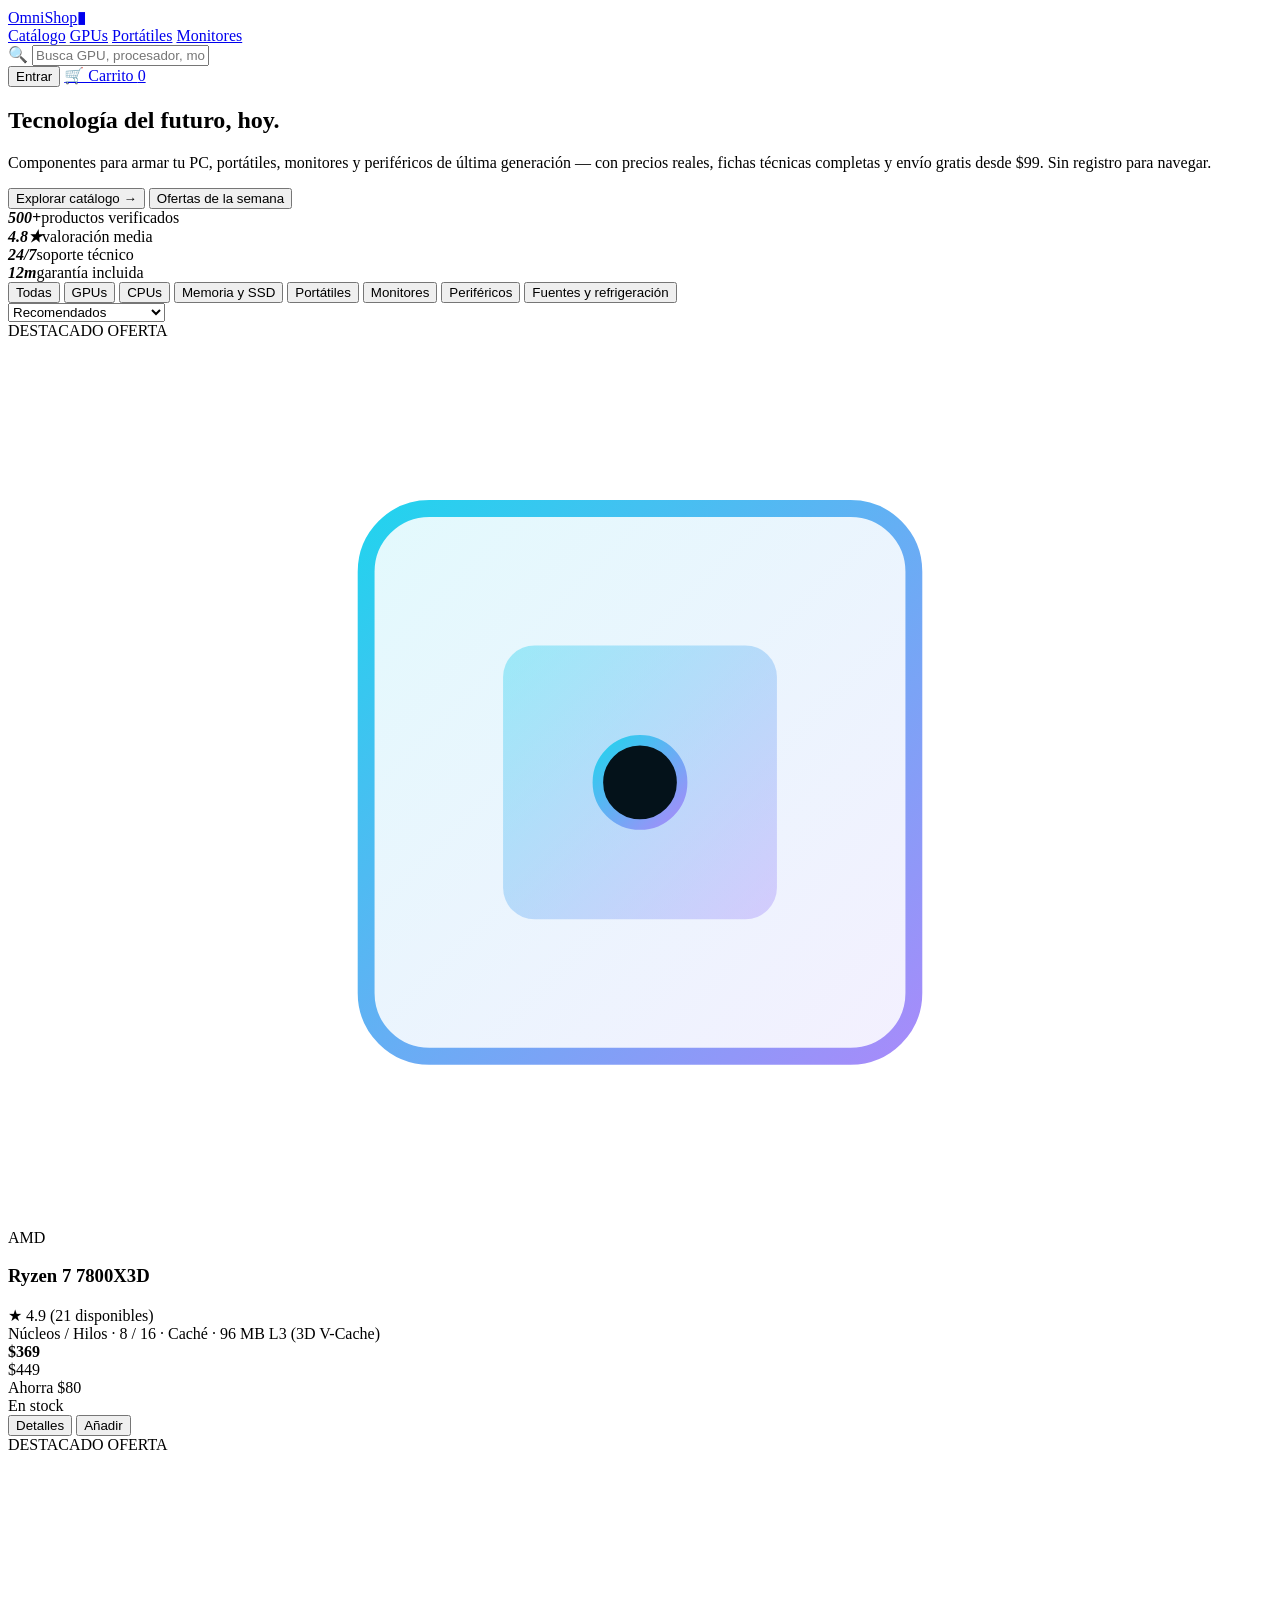
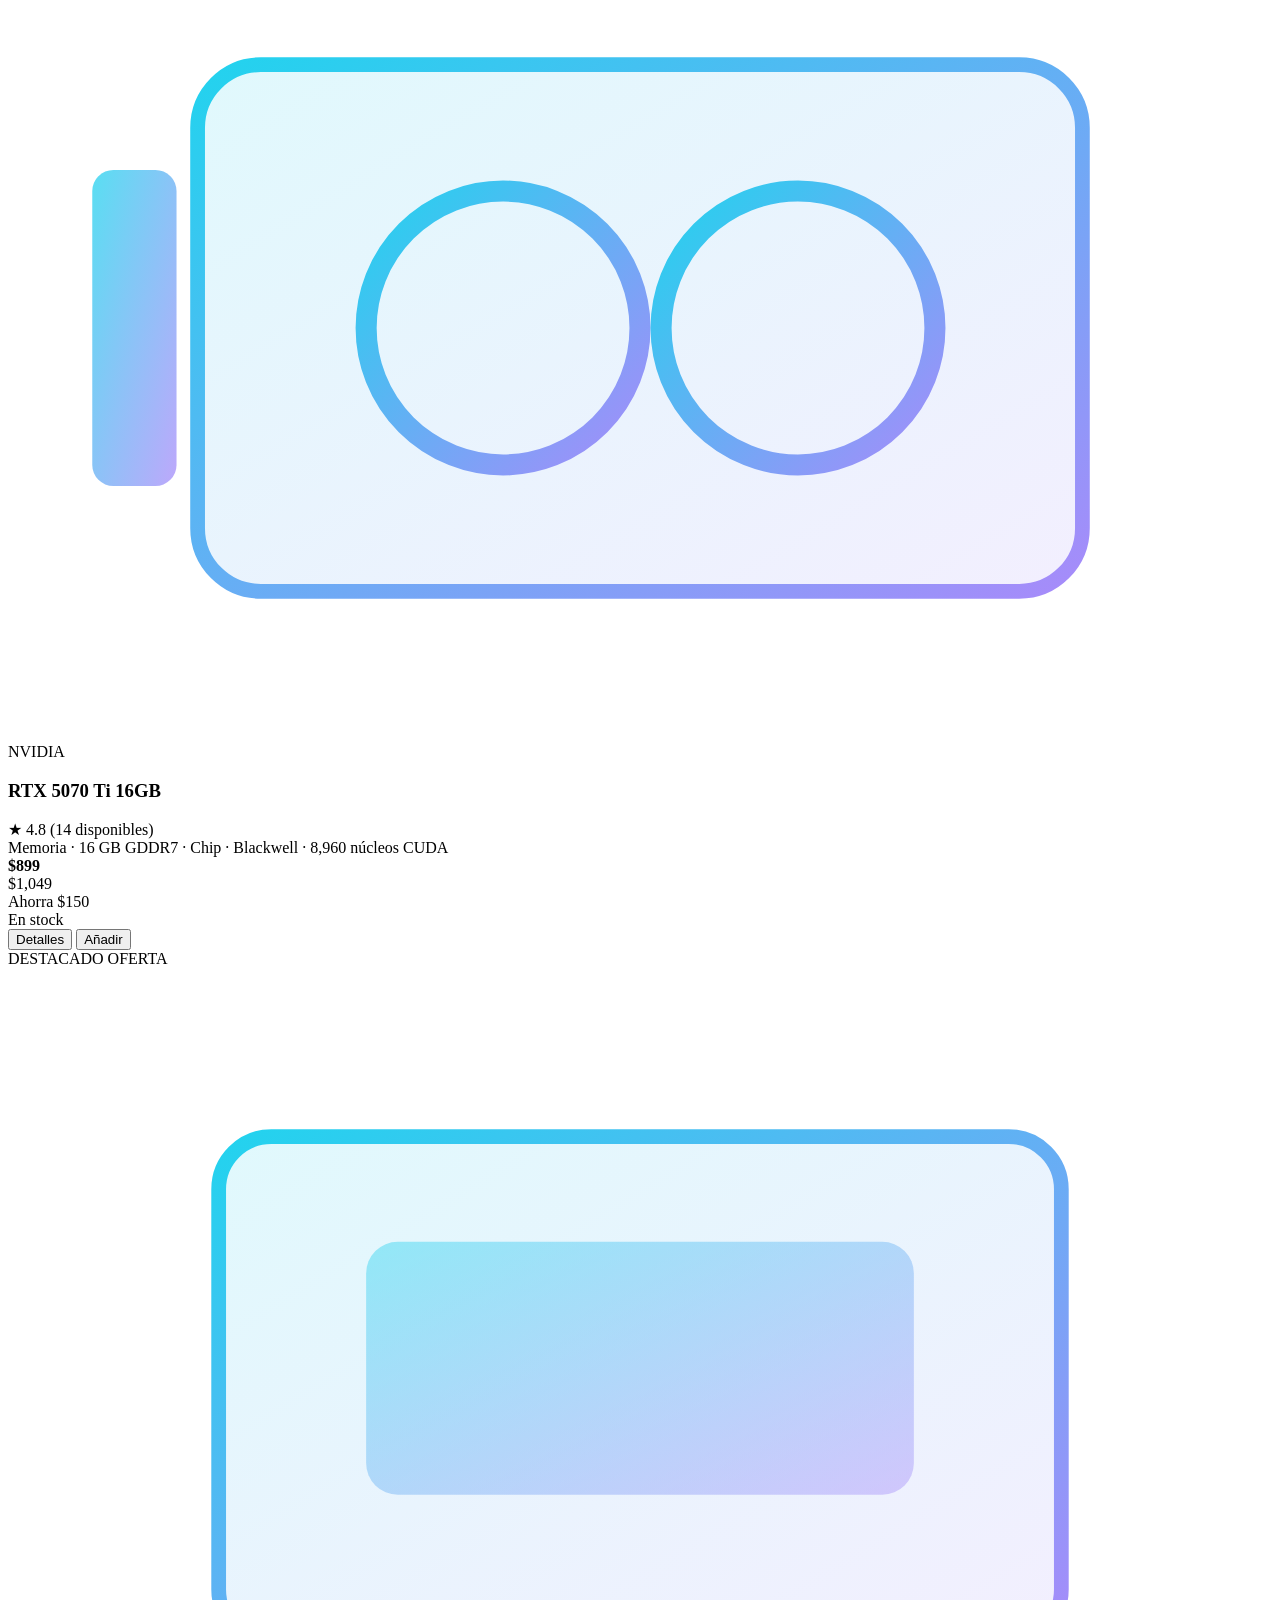
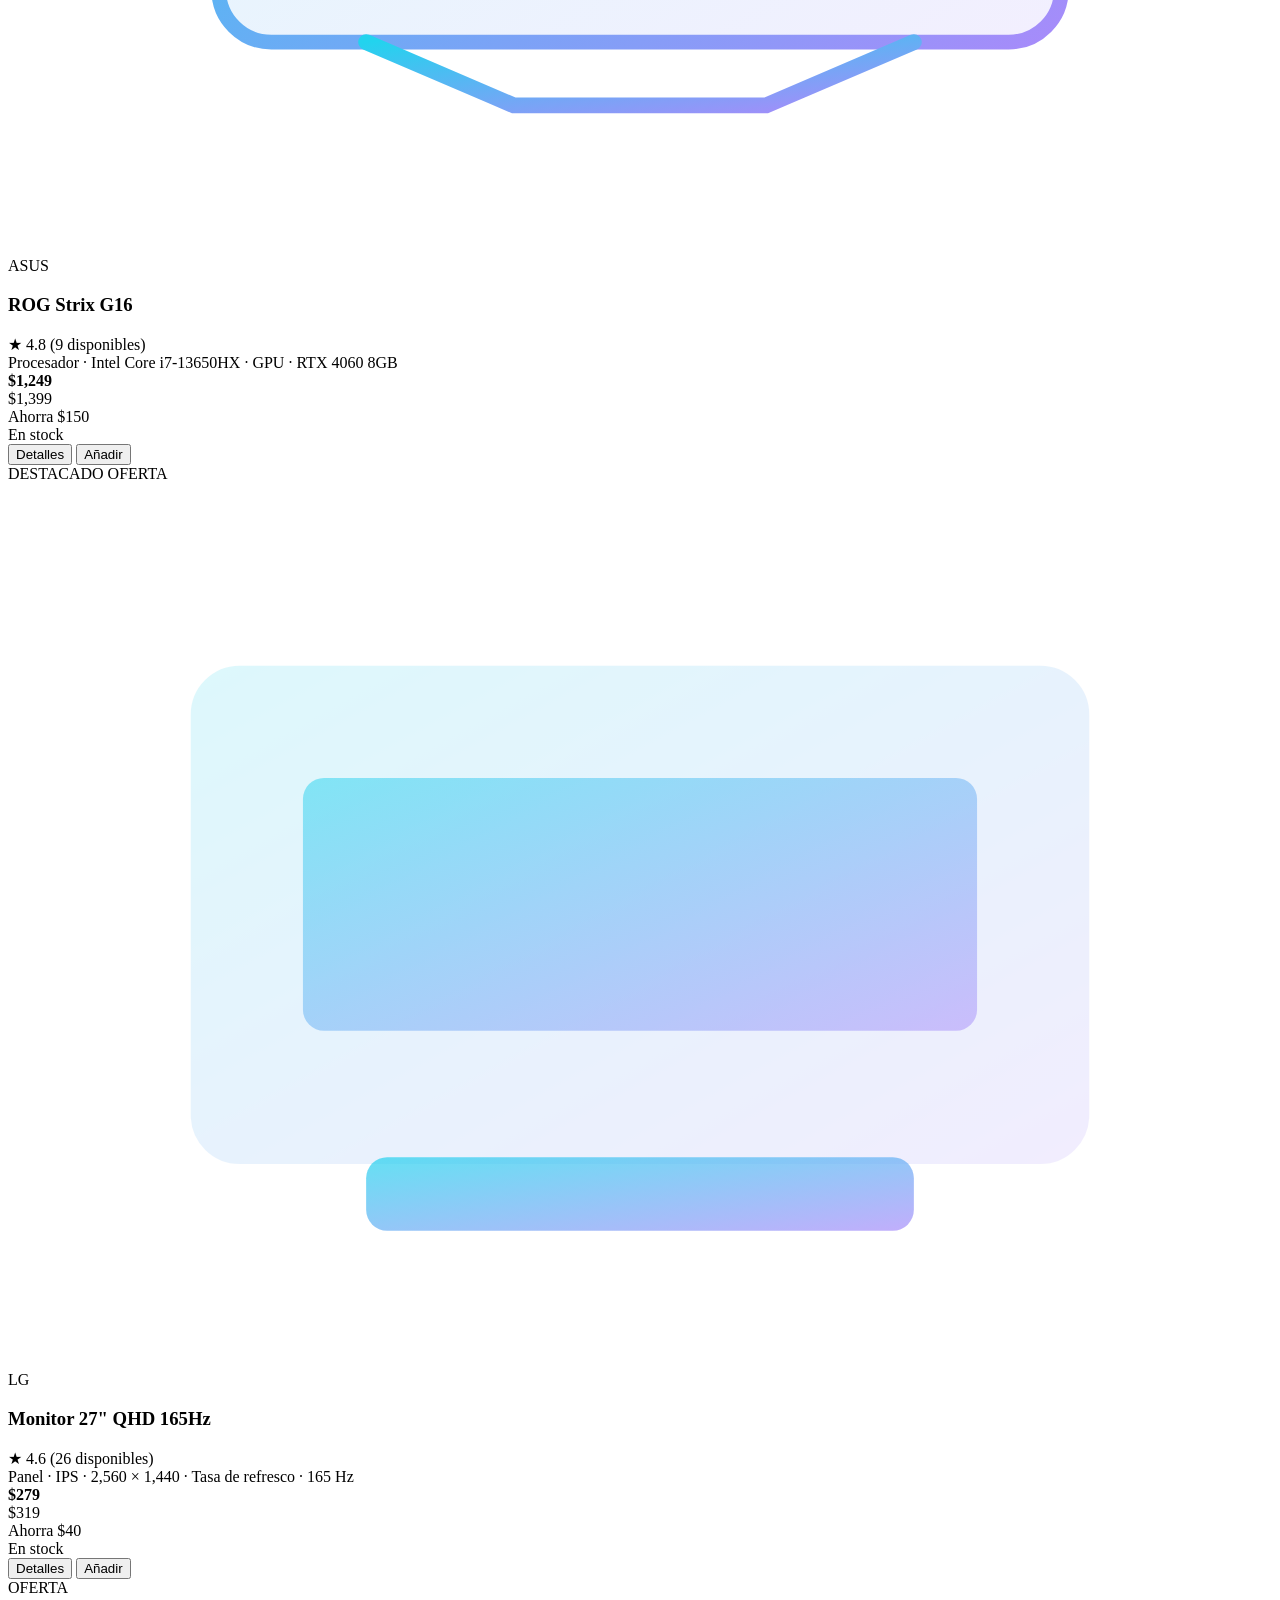
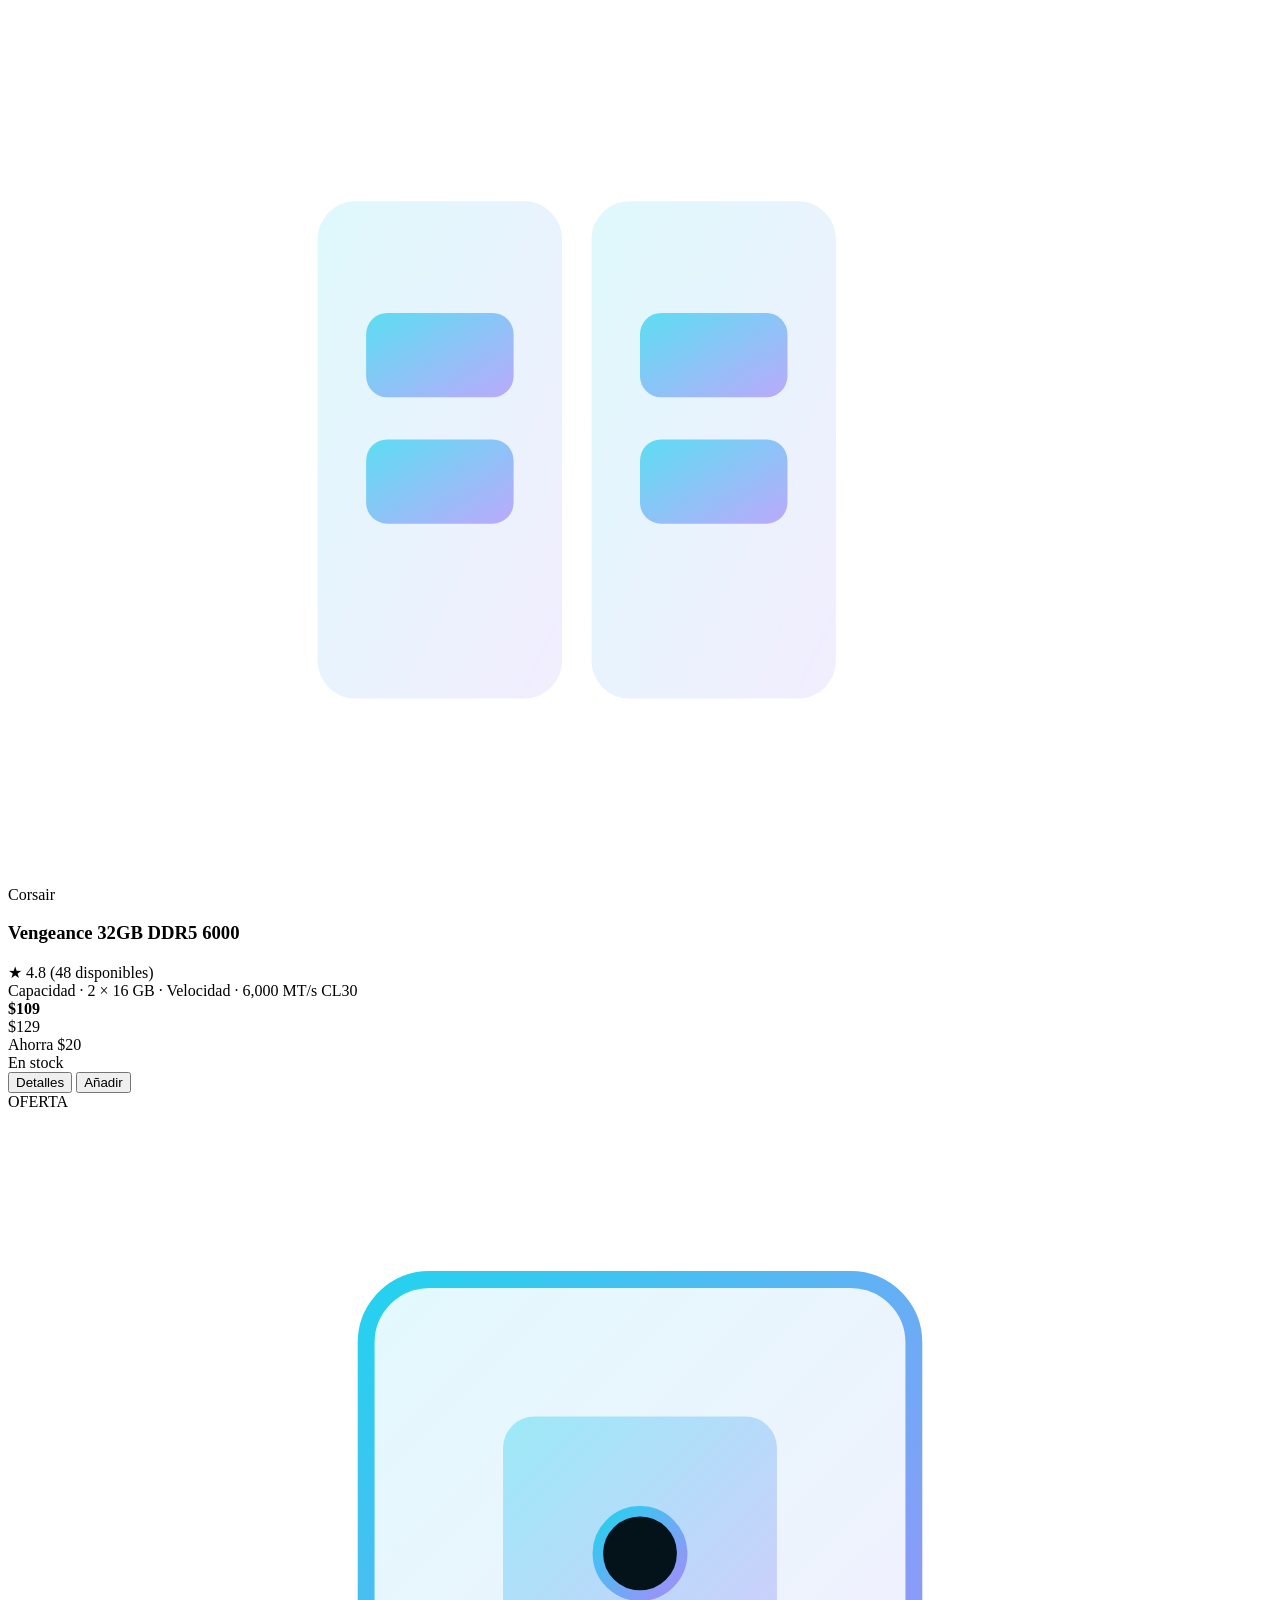
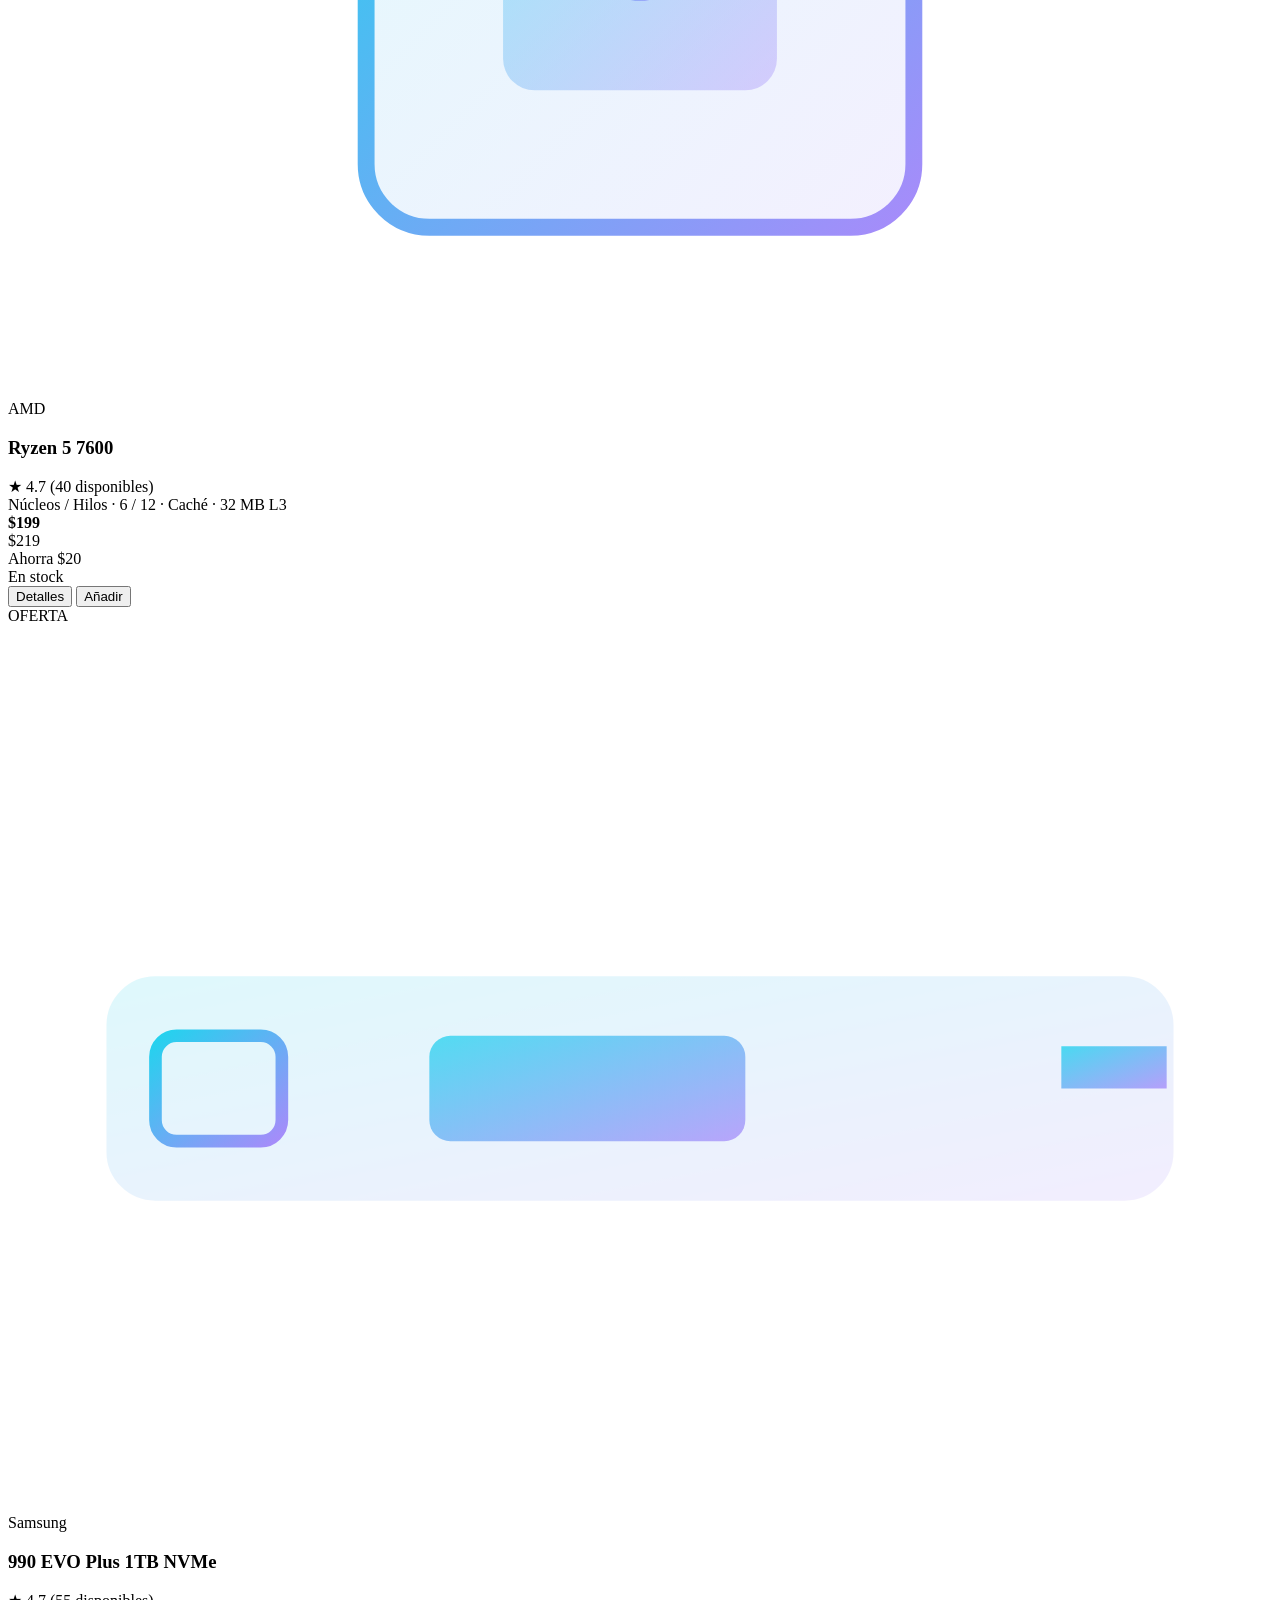
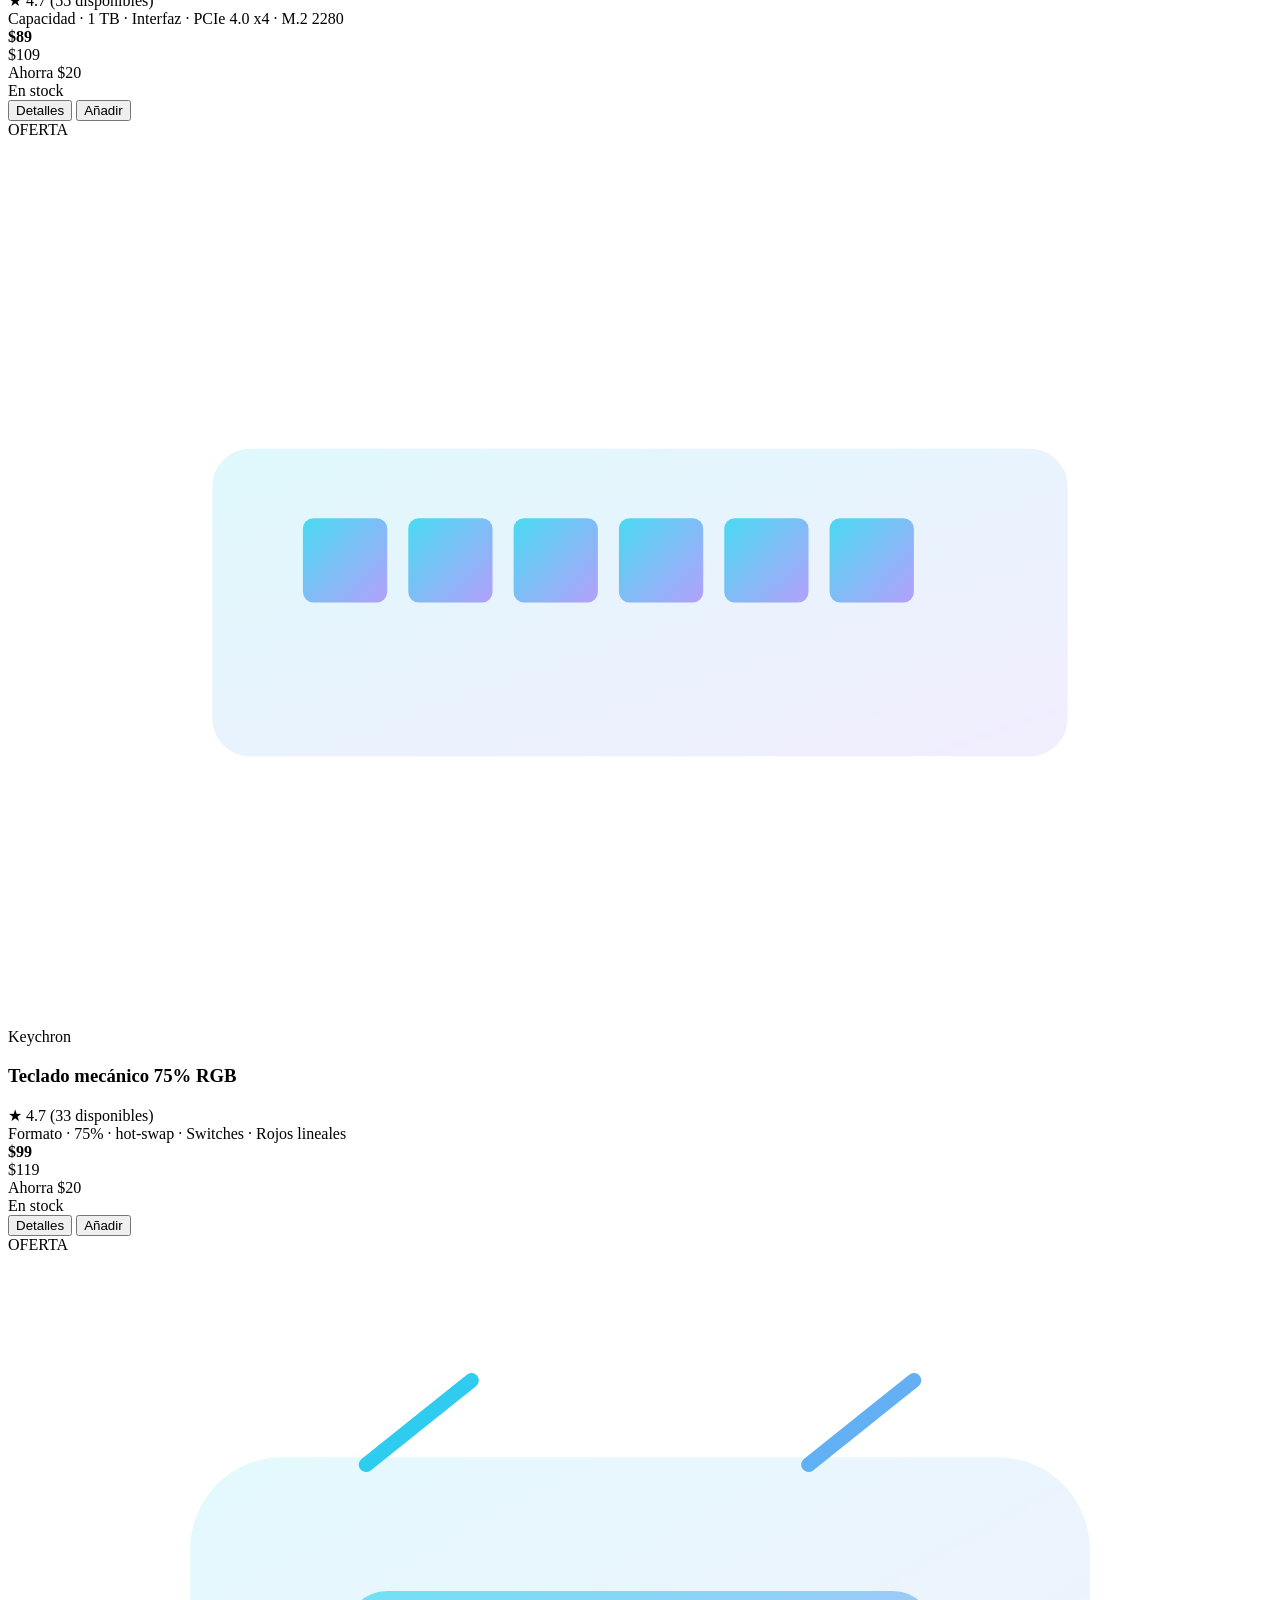
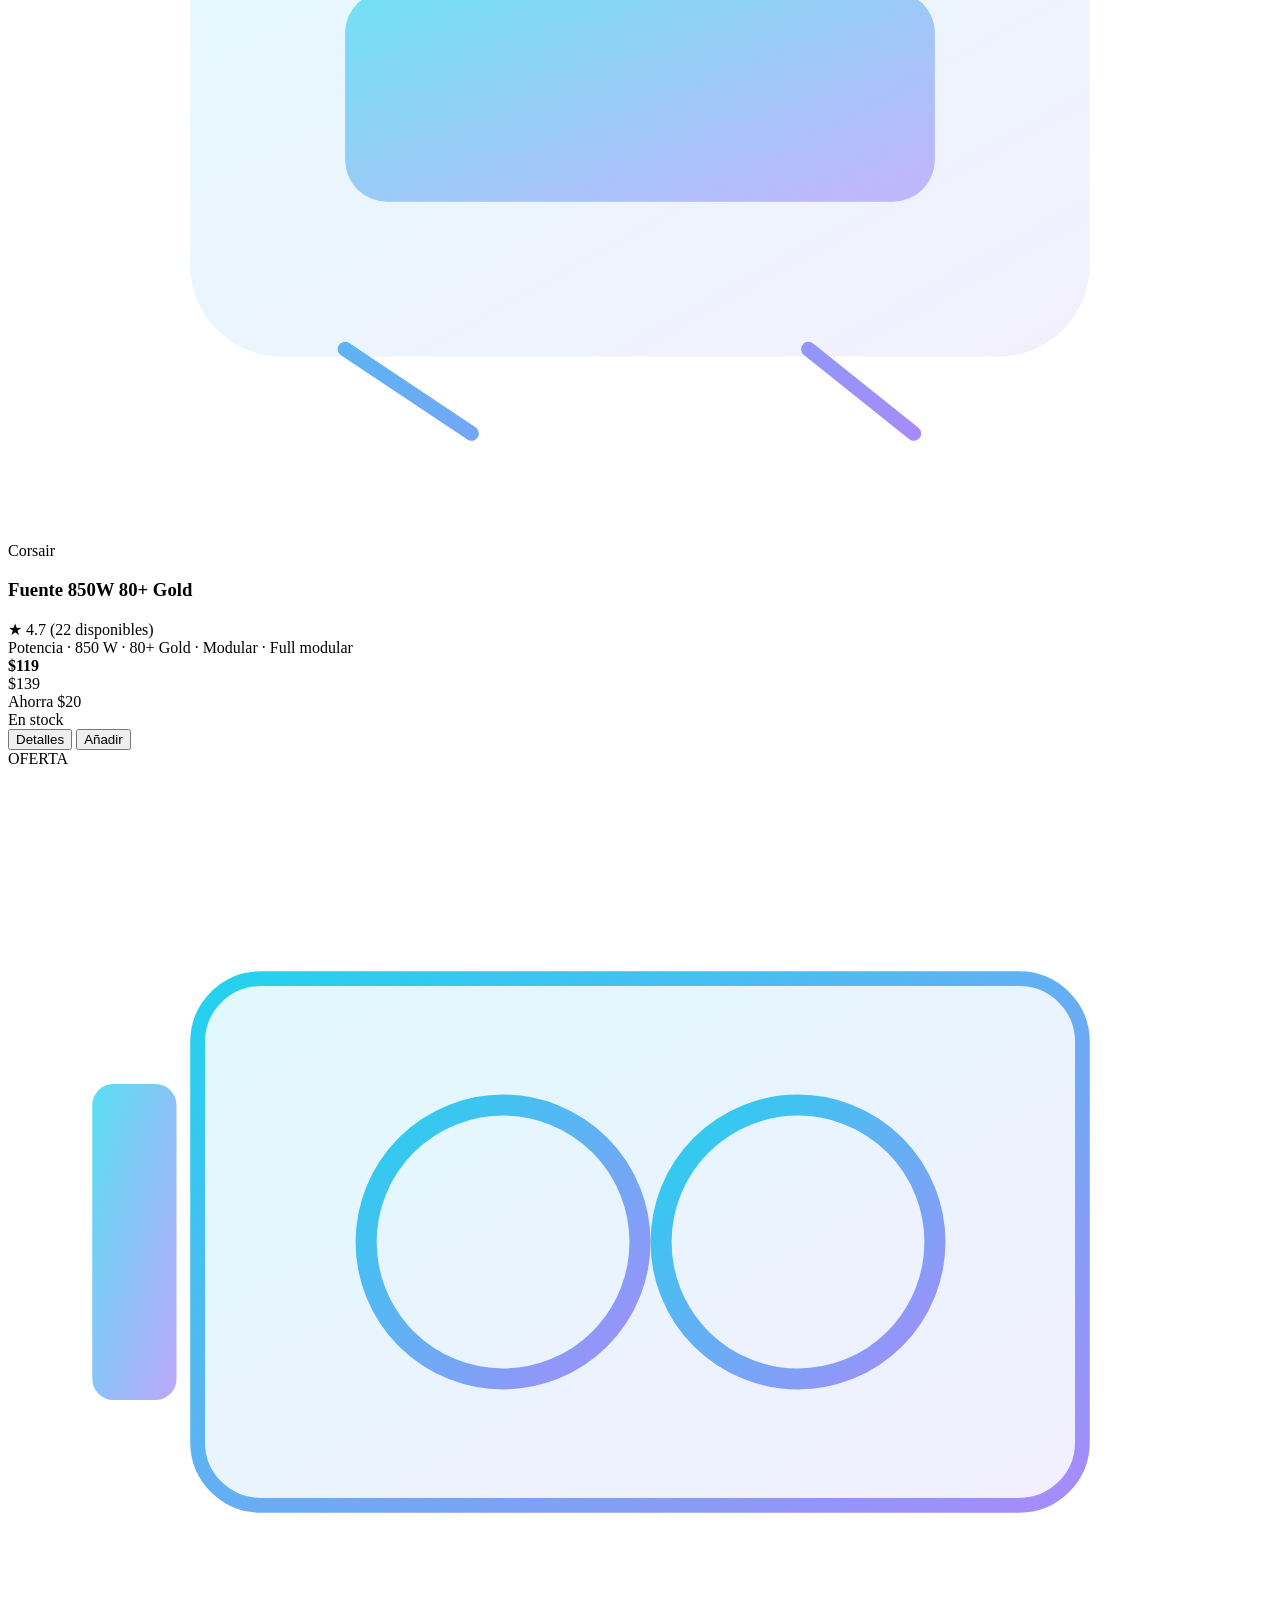
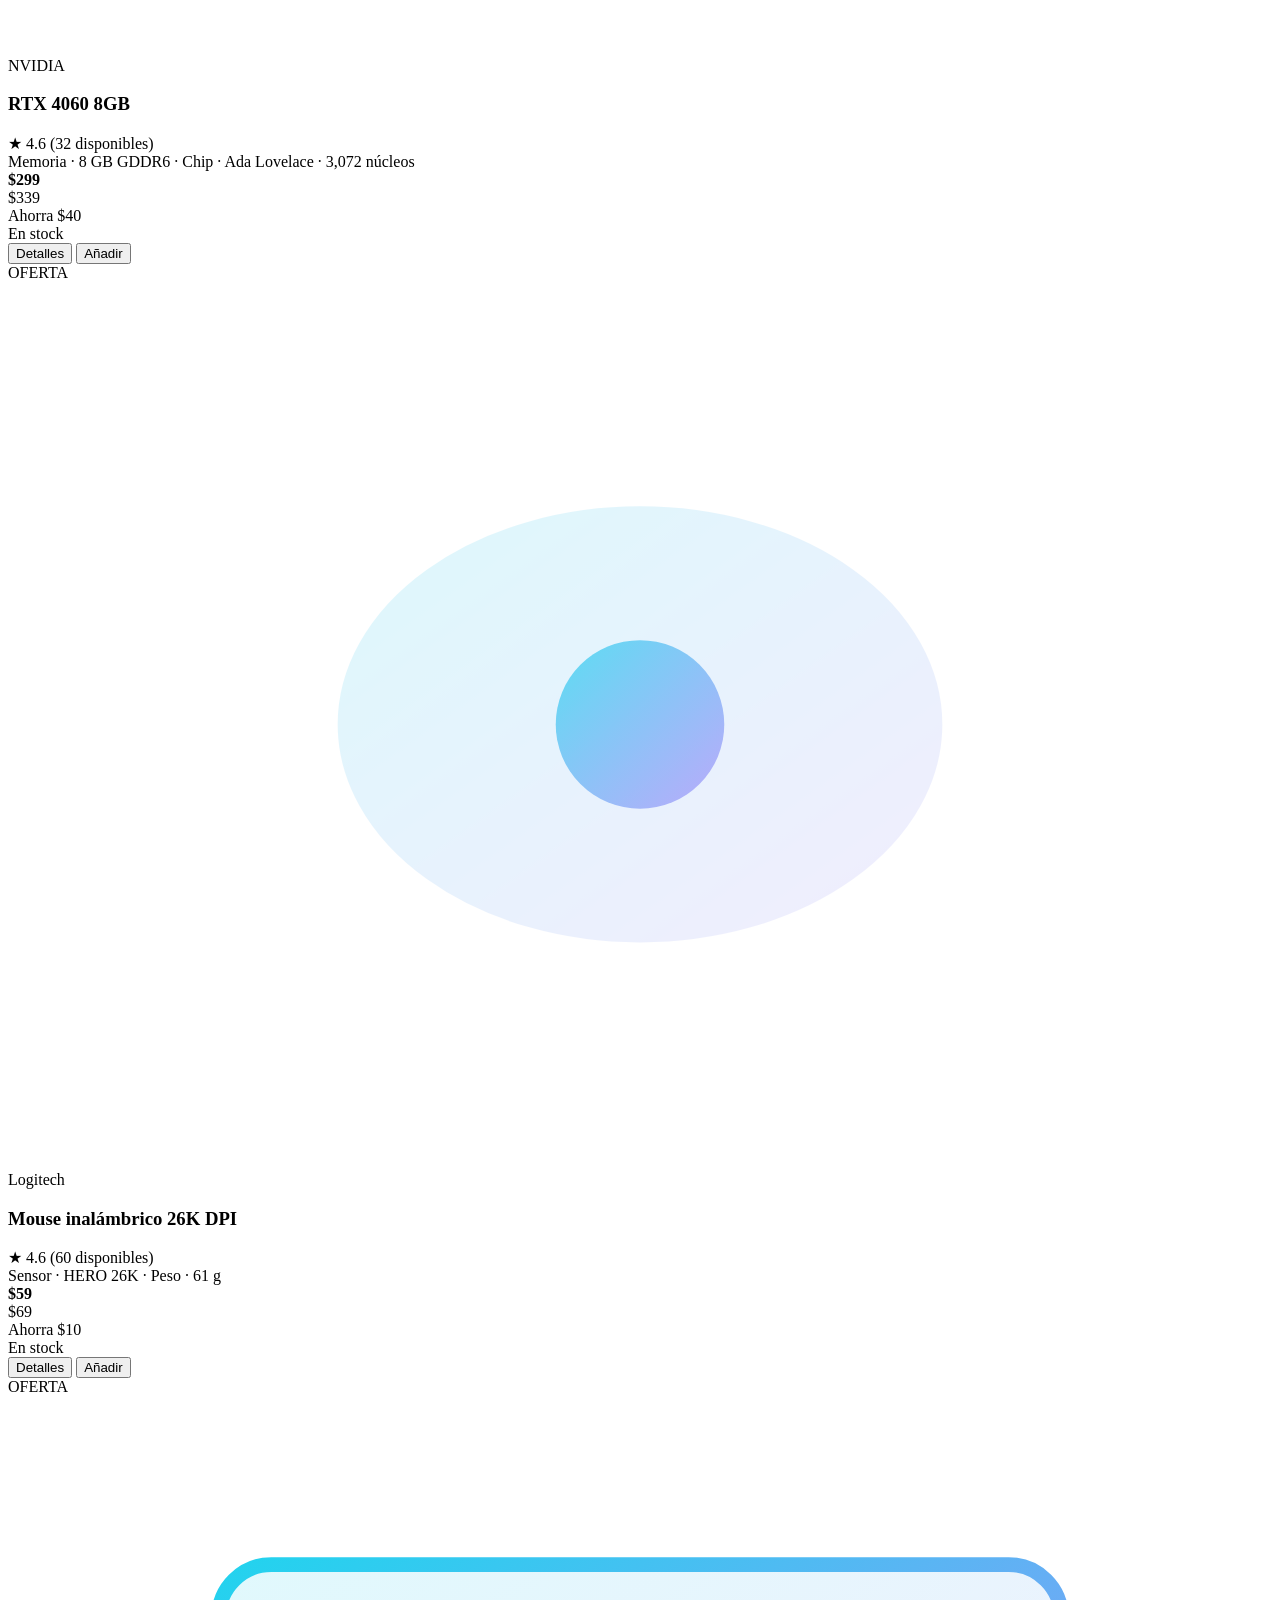
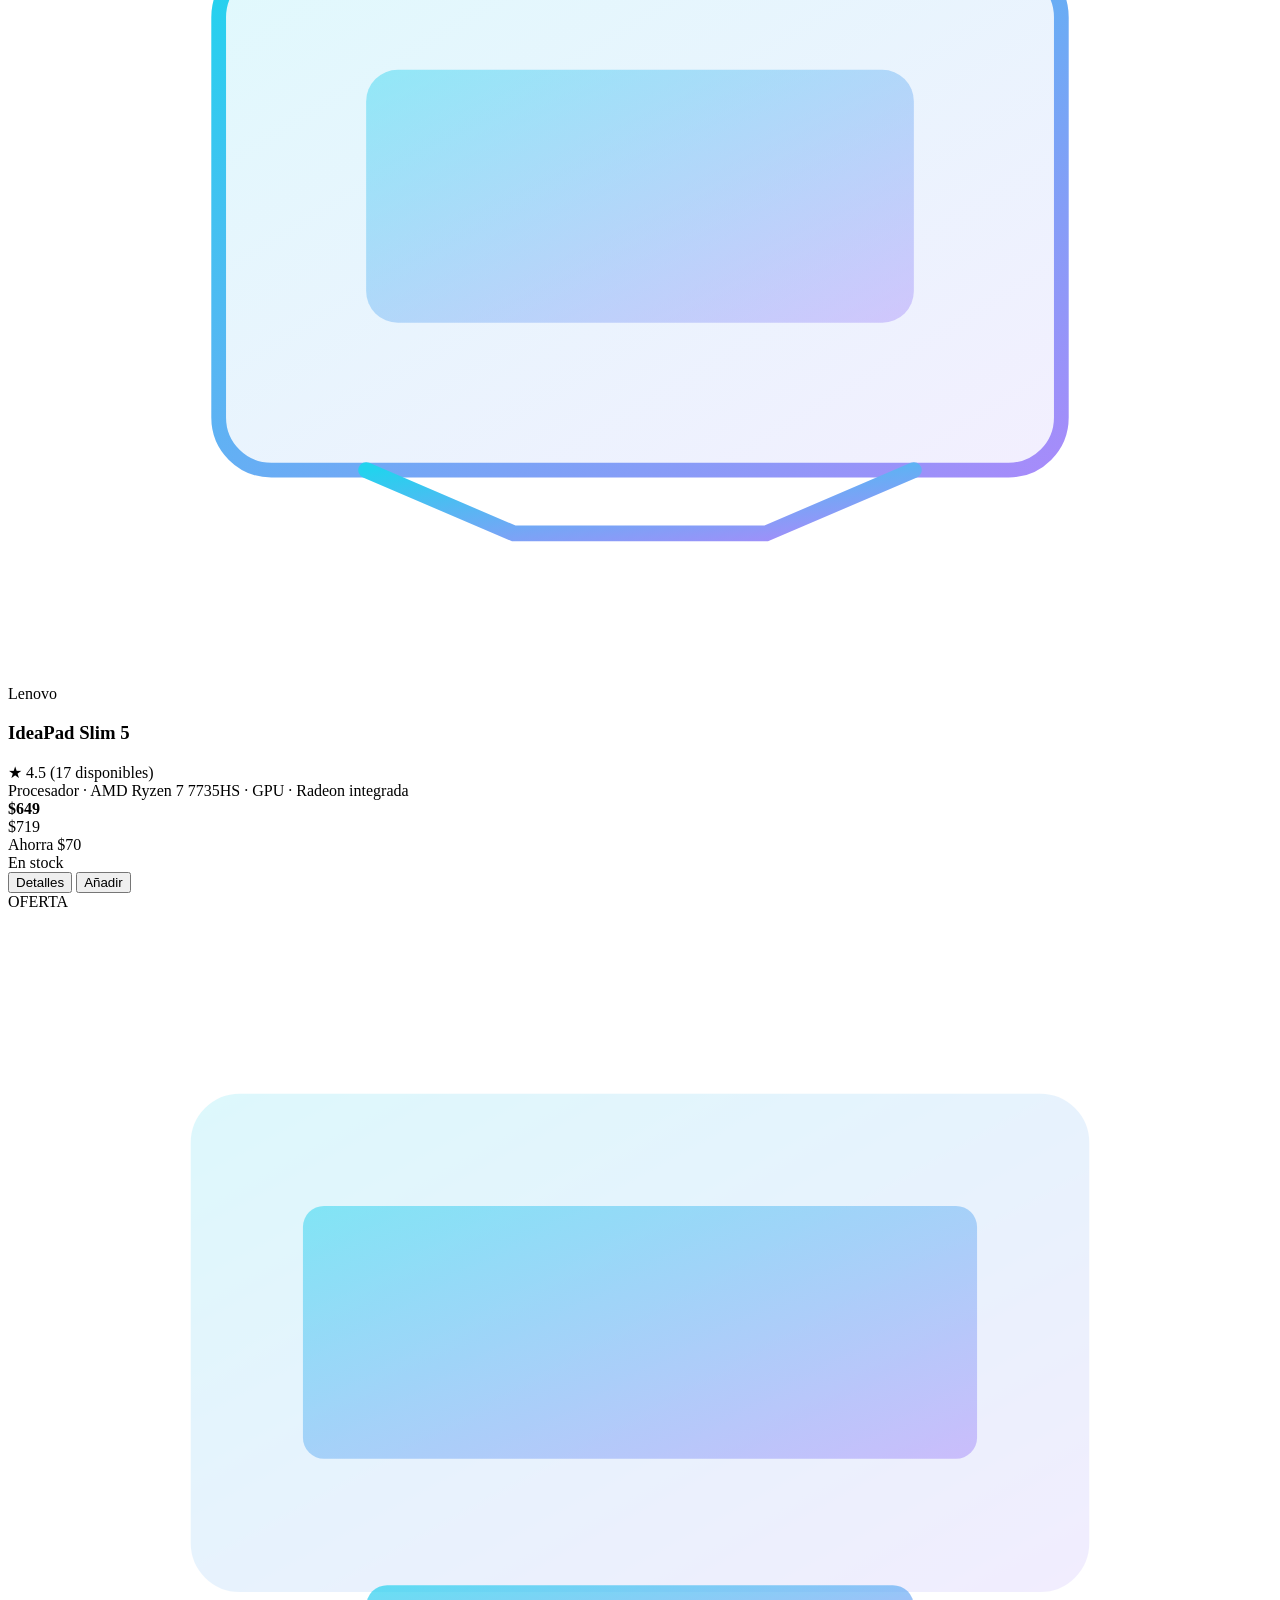
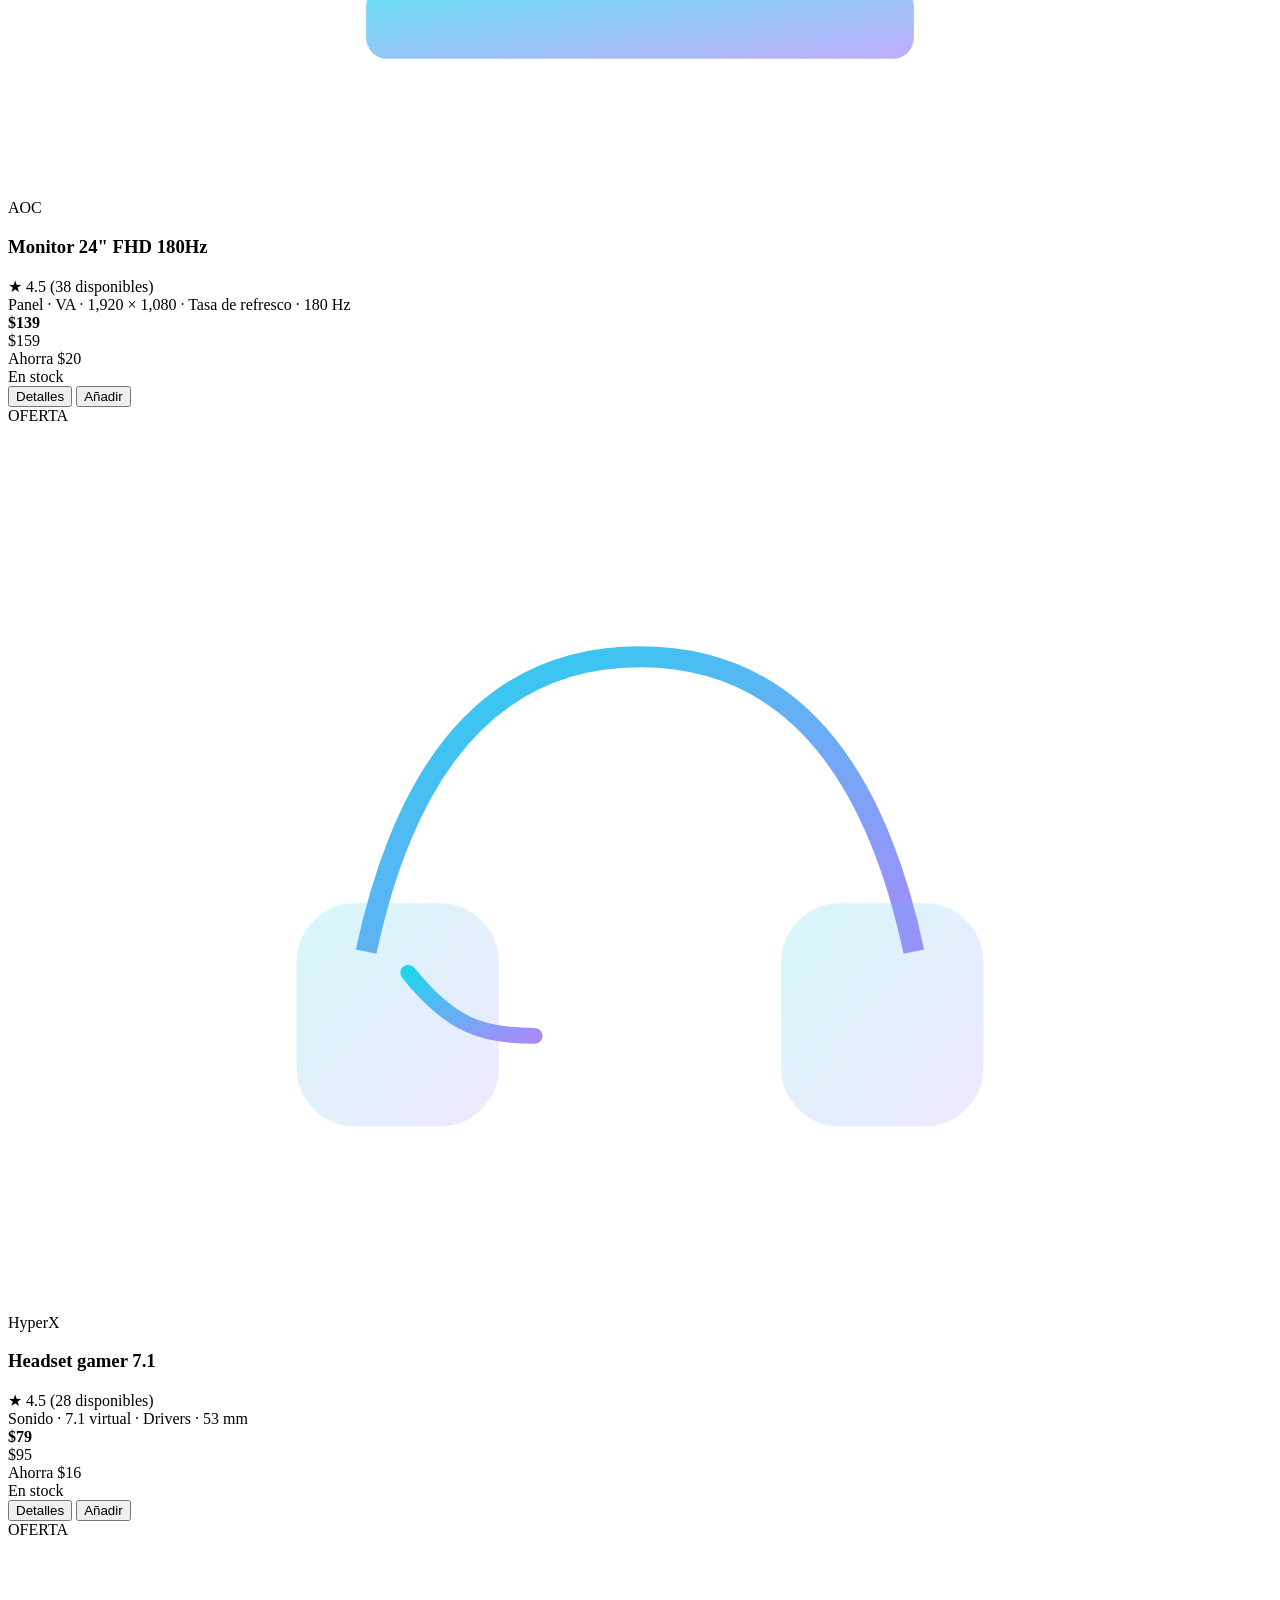
==== index.html @ 8737a5ff "estructura base de la pagina web OmniShop" ====
<!DOCTYPE html>
<html lang="es">
<head>
<meta charset="UTF-8">
<meta name="viewport" content="width=device-width, initial-scale=1.0">
<meta name="description" content="OmniShop — Tienda de tecnología futurista: componentes, portátiles, monitores y periféricos. Precios reales, fichas técnicas y carrito sin registro.">
<title>OmniShop ▮ Tecnología del futuro, hoy</title>
<link rel="stylesheet" href="styles.css">
</head>
<body>

<header>
  <div class="wrap hbar">
    <a class="logo" href="index.html">OmniShop<b>▮</b></a>
    <nav class="links">
      <a href="#catalogo">Catálogo</a>
      <a href="#catalogo" data-jump="GPUs">GPUs</a>
      <a href="#catalogo" data-jump="Portátiles">Portátiles</a>
      <a href="#catalogo" data-jump="Monitores">Monitores</a>
    </nav>
    <div class="search">
      <span>🔍</span>
      <input id="buscador" type="text" placeholder="Busca GPU, procesador, monitor…" aria-label="Buscar productos">
    </div>
    <button class="btn btn-ghost" id="btn-login">Entrar</button>
    <a class="cart-btn" href="carrito.html" aria-label="Ir al carrito">🛒 Carrito <span class="cnt hide" id="cart-cnt">0</span></a>
  </div>
</header>

<section class="hero">
  <div class="orb o1"></div><div class="orb o2"></div>
  <div class="wrap">
    <h1>Tecnología del <span>futuro</span>, hoy.</h1>
    <p>Componentes para armar tu PC, portátiles, monitores y periféricos de última generación — con precios reales, fichas técnicas completas y envío gratis desde $99. Sin registro para navegar.</p>
    <div class="cta">
      <button class="btn btn-grad" id="go-catalogo">Explorar catálogo →</button>
      <button class="btn btn-ghost" id="go-ofertas">Ofertas de la semana</button>
    </div>
    <div class="stats">
      <div><b><em>500+</em></b>productos verificados</div>
      <div><b><em>4.8★</em></b>valoración media</div>
      <div><b><em>24/7</em></b>soporte técnico</div>
      <div><b><em>12m</em></b>garantía incluida</div>
    </div>
  </div>
</section>

<main class="wrap" id="catalogo">
  <div class="toolbar">
    <div class="chips" id="chips"></div>
    <select class="sort" id="orden" aria-label="Ordenar productos">
      <option value="reco">Recomendados</option>
      <option value="precio-asc">Precio: menor a mayor</option>
      <option value="precio-desc">Precio: mayor a menor</option>
      <option value="rating">Mejor valorados</option>
    </select>
  </div>
  <div class="grid" id="grid"></div>
</main>

<footer>
  <div class="wrap">
    <div class="fcols">
      <div>
        <a class="logo" href="index.html" style="font-size:18px">OmniShop<b>▮</b></a>
        <p style="color:var(--mut);font-size:12.5px;margin-top:8px;max-width:220px">La tienda de tecnología con estética del futuro. Precios reales, fichas técnicas y envío rápido.</p>
      </div>
      <div><h4>Categorías</h4><ul><li>GPUs y tarjetas gráficas</li><li>Procesadores</li><li>Portátiles</li><li>Monitores</li><li>Periféricos</li></ul></div>
      <div><h4>Soporte</h4><ul><li>Envíos y entregas</li><li>Garantías</li><li>Guía para armar tu PC</li><li>Contacto 24/7</li></ul></div>
      <div><h4>OmniShop</h4><ul><li>Sobre nosotros</li><li>Proyecto · v0.1 prototipo</li><li>Login: próximamente</li><li>Pagos: próximamente</li></ul></div>
    </div>
    <div class="fcopy">© 2026 OmniShop · Prototipo de tienda — hecho con ⚡ y neón</div>
  </div>
</footer>

<!-- MODAL FICHA DE PRODUCTO -->
<div class="modal" id="modal" role="dialog" aria-modal="true">
  <div class="box" id="modal-box"></div>
</div>

<div class="toasts" id="toasts"></div>

<script src="script.js"></script>
</body>
</html>
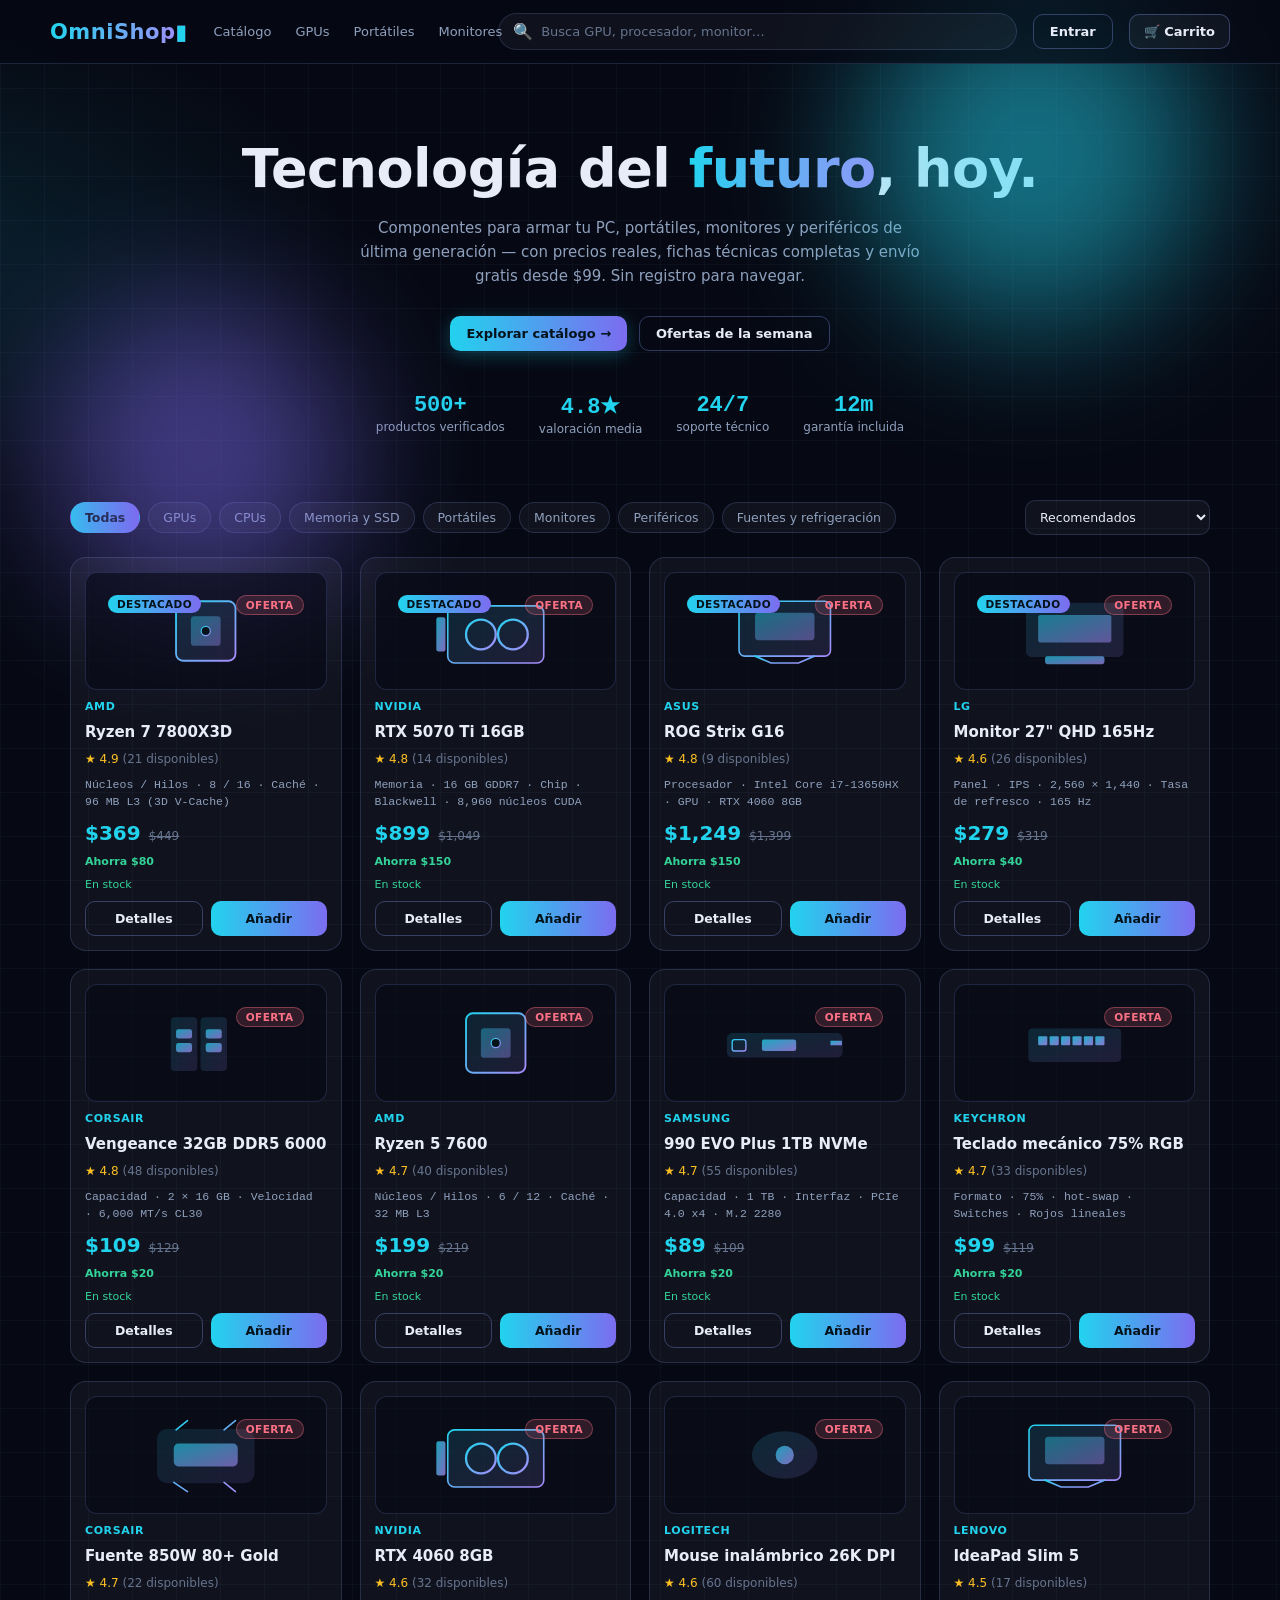
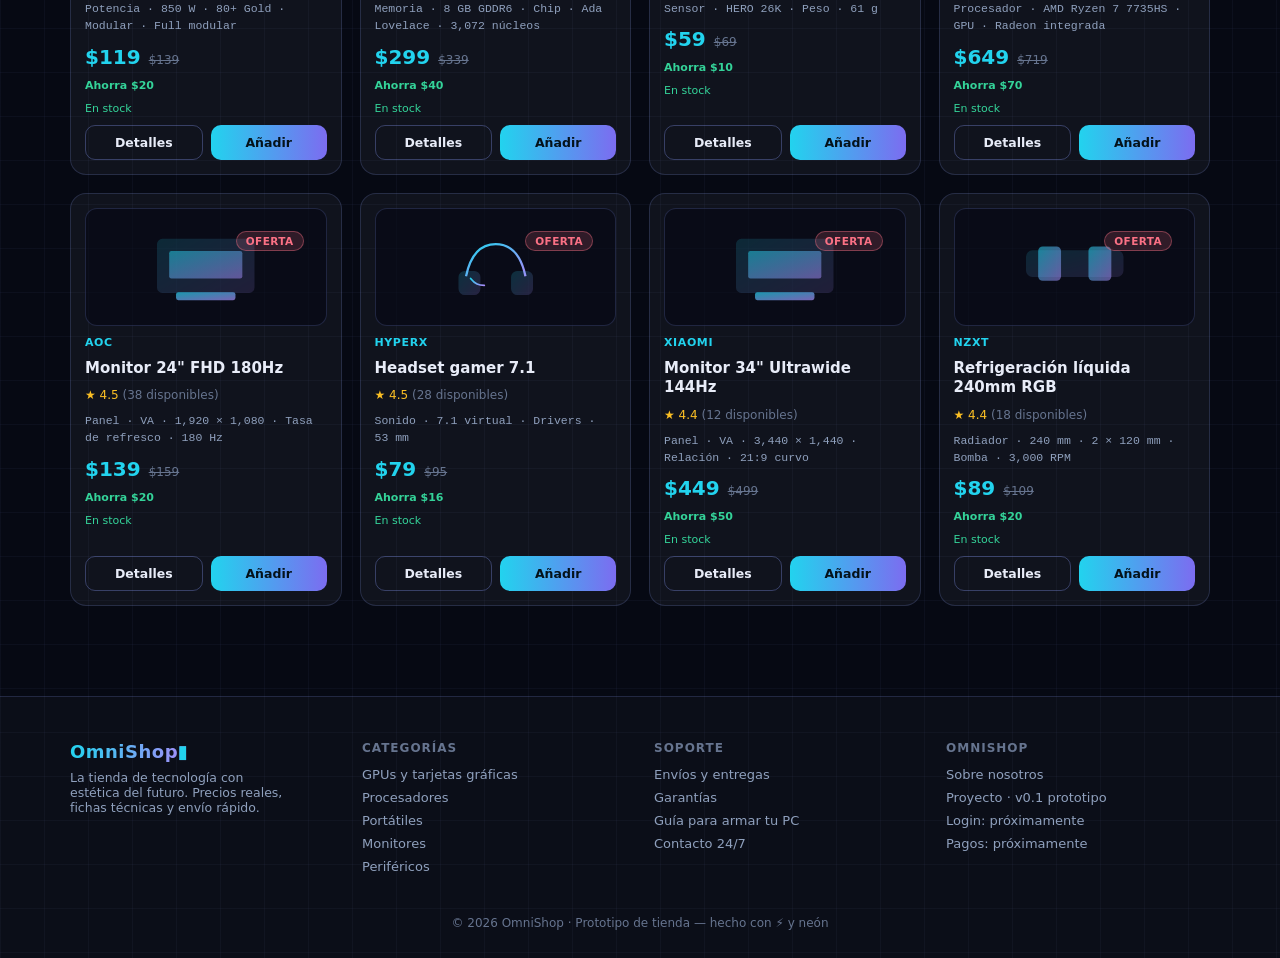
==== commit 55f700d2: "Corregir arrores" ====
--- a/index.html
+++ b/index.html
@@ -1,11 +1,11 @@
-<!DOCTYPE html>
+﻿<!DOCTYPE html>
 <html lang="es">
 <head>
 <meta charset="UTF-8">
 <meta name="viewport" content="width=device-width, initial-scale=1.0">
 <meta name="description" content="OmniShop — Tienda de tecnología futurista: componentes, portátiles, monitores y periféricos. Precios reales, fichas técnicas y carrito sin registro.">
 <title>OmniShop ▮ Tecnología del futuro, hoy</title>
-<link rel="stylesheet" href="styles.css">
+<link rel="stylesheet" href="style.css">
 </head>
 <body>
 
@@ -82,4 +82,4 @@
 
 <script src="script.js"></script>
 </body>
-</html>+</html>
--- a/style.css
+++ b/style.css
@@ -0,0 +1,221 @@
+/* =========================================================
+   OmniShop — prototipo v0.1 · styles.css
+   Estética futurista: oscuro, neón cian/violeta, vidrio.
+   ========================================================= */
+:root{
+  --bg:#060913; --bg2:#0a0f22; --panel:rgba(255,255,255,.045);
+  --line:rgba(139,160,255,.18); --line2:rgba(139,160,255,.32);
+  --txt:#e8ecf8; --mut:#8fa0bd; --dim:#66748f;
+  --cyan:#22d3ee; --violet:#a78bfa; --green:#34d399; --amber:#fbbf24; --red:#fb7185;
+  --grad:linear-gradient(90deg,#22d3ee,#7c6cf0);
+  --font:'Segoe UI',system-ui,-apple-system,'Roboto',sans-serif;
+  --mono:ui-monospace,'Cascadia Mono','JetBrains Mono',Consolas,monospace;
+}
+*{box-sizing:border-box;margin:0;padding:0}
+html{scroll-behavior:smooth}
+body{
+  font-family:var(--font); background:var(--bg); color:var(--txt);
+  min-height:100vh; overflow-x:hidden;
+  background-image:
+    radial-gradient(900px 480px at 85% -10%, rgba(124,108,240,.16), transparent 60%),
+    radial-gradient(800px 420px at -10% 10%, rgba(34,211,238,.13), transparent 60%),
+    linear-gradient(rgba(139,160,255,.045) 1px, transparent 1px),
+    linear-gradient(90deg, rgba(139,160,255,.045) 1px, transparent 1px);
+  background-size:auto,auto,44px 44px,44px 44px;
+}
+::selection{background:rgba(34,211,238,.35)}
+a{color:var(--cyan);text-decoration:none}
+.wrap{max-width:1180px;margin:0 auto;padding:0 20px}
+
+/* ---------- HEADER ---------- */
+header{
+  position:sticky;top:0;z-index:50;
+  background:rgba(6,9,19,.75);backdrop-filter:blur(14px);-webkit-backdrop-filter:blur(14px);
+  border-bottom:1px solid var(--line);
+}
+.hbar{display:flex;align-items:center;gap:16px;padding:13px 0;flex-wrap:wrap}
+.logo{font-size:21px;font-weight:800;letter-spacing:.5px;white-space:nowrap;
+  background:linear-gradient(90deg,#22d3ee,#a78bfa);-webkit-background-clip:text;background-clip:text;color:transparent}
+.logo b{color:var(--cyan);-webkit-text-fill-color:currentColor}
+nav.links{display:flex;gap:4px;flex:1;min-width:200px}
+nav.links a{color:var(--mut);font-size:13px;padding:6px 10px;border-radius:8px;transition:.2s}
+nav.links a:hover{color:var(--txt);background:rgba(255,255,255,.06)}
+.search{flex:1 1 240px;display:flex;align-items:center;gap:8px;background:var(--panel);
+  border:1px solid var(--line);border-radius:999px;padding:8px 14px;transition:.2s}
+.search:focus-within{border-color:var(--cyan);box-shadow:0 0 0 3px rgba(34,211,238,.15)}
+.search input{flex:1;background:none;border:0;outline:none;color:var(--txt);font-size:13px;font-family:var(--font)}
+.search input::placeholder{color:var(--dim)}
+.btn{border:0;border-radius:10px;padding:9px 16px;font-size:13px;font-weight:700;cursor:pointer;
+  font-family:var(--font);transition:.2s;display:inline-flex;align-items:center;justify-content:center}
+.btn-ghost{background:transparent;border:1px solid var(--line2);color:var(--txt)}
+.btn-ghost:hover{border-color:var(--cyan);box-shadow:0 0 14px rgba(34,211,238,.25)}
+.btn-grad{background:var(--grad);color:#04121a;box-shadow:0 4px 18px rgba(34,211,238,.28)}
+.btn-grad:hover{filter:brightness(1.12);transform:translateY(-1px)}
+.cart-btn{position:relative;display:inline-flex;align-items:center;gap:6px;background:var(--panel);
+  border:1px solid var(--line2);color:var(--txt);text-decoration:none;
+  border-radius:10px;padding:9px 14px;cursor:pointer;font-size:13px;font-weight:700;transition:.2s}
+.cart-btn:hover{border-color:var(--cyan);box-shadow:0 0 14px rgba(34,211,238,.22)}
+.cart-btn .cnt{position:absolute;top:-7px;right:-7px;background:var(--grad);color:#04121a;
+  font-size:11px;font-weight:800;border-radius:999px;min-width:20px;height:20px;display:flex;
+  align-items:center;justify-content:center;padding:0 5px;box-shadow:0 2px 8px rgba(0,0,0,.4)}
+.cart-btn .cnt.hide{display:none}
+
+/* ---------- HERO ---------- */
+.hero{position:relative;padding:74px 0 58px;text-align:center}
+.hero .orb{position:absolute;border-radius:50%;filter:blur(70px);opacity:.5;animation:float 9s ease-in-out infinite}
+.orb.o1{width:340px;height:340px;background:#22d3ee;top:-80px;right:6%}
+.orb.o2{width:300px;height:300px;background:#7c6cf0;bottom:-110px;left:4%;animation-delay:-4.5s}
+@keyframes float{0%,100%{transform:translateY(0)}50%{transform:translateY(22px)}}
+.hero h1{font-size:clamp(30px,5vw,54px);font-weight:800;line-height:1.14;letter-spacing:-.5px}
+.hero h1 span{background:linear-gradient(90deg,#22d3ee,#a78bfa);-webkit-background-clip:text;background-clip:text;color:transparent}
+.hero p{color:var(--mut);margin:16px auto 28px;max-width:560px;font-size:15px;line-height:1.6}
+.hero .cta{display:flex;gap:12px;justify-content:center;flex-wrap:wrap}
+.hero .stats{display:flex;gap:34px;justify-content:center;margin-top:42px;flex-wrap:wrap}
+.hero .stats div{font-size:12px;color:var(--mut)}
+.hero .stats b{display:block;font-size:22px;color:var(--txt);font-family:var(--mono);margin-bottom:2px}
+.hero .stats b em{font-style:normal;color:var(--cyan)}
+
+/* ---------- FILTROS ---------- */
+.toolbar{display:flex;align-items:center;gap:12px;flex-wrap:wrap;margin:6px 0 22px}
+.chips{display:flex;gap:8px;flex-wrap:wrap;flex:1}
+.chip{background:var(--panel);border:1px solid var(--line);color:var(--mut);border-radius:999px;
+  padding:7px 14px;font-size:12.5px;cursor:pointer;transition:.2s;font-family:var(--font)}
+.chip:hover{color:var(--txt);border-color:var(--line2)}
+.chip.on{background:var(--grad);border-color:transparent;color:#04121a;font-weight:700}
+.sort{background:var(--panel);border:1px solid var(--line);color:var(--txt);border-radius:10px;
+  padding:8px 10px;font-size:12.5px;font-family:var(--font);outline:none;cursor:pointer}
+.sort:focus{border-color:var(--cyan)}
+
+/* ---------- GRID DE PRODUCTOS ---------- */
+.grid{display:grid;grid-template-columns:repeat(auto-fill,minmax(248px,1fr));gap:18px;padding-bottom:60px}
+.card{position:relative;background:var(--panel);border:1px solid var(--line);border-radius:16px;
+  padding:14px;display:flex;flex-direction:column;gap:10px;transition:transform .22s,box-shadow .22s,border-color .22s}
+.card:hover{transform:translateY(-4px);border-color:rgba(34,211,238,.55);box-shadow:0 14px 40px rgba(0,0,0,.45),0 0 24px rgba(34,211,238,.12)}
+.card .art{background:rgba(5,8,20,.6);border:1px solid var(--line);border-radius:12px;padding:10px;
+  display:flex;align-items:center;justify-content:center;position:relative}
+.card .art svg{width:100%;height:auto;max-height:96px}
+.badge{position:absolute;top:22px;left:22px;font-size:10.5px;font-weight:800;letter-spacing:.4px;
+  border-radius:999px;padding:3px 9px;z-index:2;white-space:nowrap;pointer-events:none}
+.badge.dest{background:var(--grad);color:#04121a;left:22px;right:auto}
+.badge.off{background:rgba(251,113,133,.16);color:var(--red);border:1px solid rgba(251,113,133,.4);left:auto;right:22px}
+.brand{font-size:11px;color:var(--cyan);font-weight:700;letter-spacing:.6px;text-transform:uppercase;
+  overflow-wrap:anywhere;word-break:break-word}
+.card h3{font-size:15px;font-weight:700;line-height:1.3;overflow-wrap:anywhere;word-break:break-word;hyphens:auto}
+.rate{font-size:12px;color:var(--amber)}
+.rate span{color:var(--dim)}
+.specs-mini{font-size:11.5px;color:var(--mut);line-height:1.5;font-family:var(--mono);overflow-wrap:anywhere;word-break:break-word}
+.prow{display:flex;align-items:baseline;gap:8px;flex-wrap:wrap}
+.price{font-size:20px;font-weight:800;color:var(--txt);overflow-wrap:anywhere;word-break:break-word}
+.price b{color:var(--cyan)}
+.before{font-size:12px;color:var(--dim);text-decoration:line-through;overflow-wrap:anywhere;word-break:break-word}
+.off-tag{font-size:11px;color:var(--green);font-weight:700;overflow-wrap:anywhere;word-break:break-word}
+.stock{font-size:11px;color:var(--green);overflow-wrap:anywhere;word-break:break-word}
+.stock.low{color:var(--amber)}
+.stock.out{color:var(--red)}
+.cactions{display:flex;gap:8px;margin-top:auto}
+.cactions button{flex:1;border-radius:10px;padding:9px 6px;font-size:12.5px;font-weight:700;cursor:pointer;font-family:var(--font);transition:.2s}
+.b-detail{background:transparent;border:1px solid var(--line2);color:var(--txt)}
+.b-detail:hover{border-color:var(--violet);box-shadow:0 0 12px rgba(167,139,250,.25)}
+.b-add{background:var(--grad);border:0;color:#04121a}
+.b-add:hover{filter:brightness(1.12)}
+.empty{grid-column:1/-1;text-align:center;color:var(--mut);padding:60px 0;font-size:14px}
+
+/* ---------- PÁGINA CARRITO ---------- */
+.crumbs{font-size:12px;color:var(--dim);margin:26px 0 4px}
+.cart-h{font-size:24px;font-weight:800;margin:6px 0 22px}
+.cart-h span{color:var(--cyan);font-size:15px;font-weight:600;margin-left:4px}
+.cart-layout{display:grid;grid-template-columns:1fr 340px;gap:22px;align-items:start;padding-bottom:60px}
+.cart-items{display:flex;flex-direction:column;gap:14px}
+.cart-item{display:flex;gap:16px;align-items:center;background:var(--panel);border:1px solid var(--line);
+  border-radius:16px;padding:14px;flex-wrap:wrap;transition:border-color .2s}
+.cart-item:hover{border-color:rgba(34,211,238,.45)}
+.cart-item .tart{width:88px;height:64px;flex:none;background:rgba(5,8,20,.6);border:1px solid var(--line);
+  border-radius:10px;padding:6px;display:flex;align-items:center;justify-content:center}
+.cart-item .tart svg{width:100%;height:100%}
+.cinfor{flex:1;min-width:170px}
+.cname{font-size:14px;font-weight:700;line-height:1.25;overflow-wrap:anywhere;word-break:break-word;hyphens:auto}
+.cbrand{font-size:11px;color:var(--cyan);font-weight:700;letter-spacing:.6px;text-transform:uppercase;margin-top:3px;overflow-wrap:anywhere;word-break:break-word}
+.cunit{font-size:12px;color:var(--mut);margin-top:2px;overflow-wrap:anywhere;word-break:break-word}
+.cart-item .qty{margin-top:8px}
+.cart-item .qty button{width:26px;height:26px;font-size:14px}
+.ctot{text-align:right;min-width:96px}
+.ctot .v{font-size:17px;font-weight:800;color:var(--cyan);overflow-wrap:anywhere;word-break:break-word}
+.ctot .rm{background:none;border:0;color:var(--dim);font-size:15px;cursor:pointer;padding:4px;margin-top:4px}
+.ctot .rm:hover{color:var(--red)}
+.cart-summary{position:sticky;top:84px;background:rgba(255,255,255,.05);border:1px solid var(--line2);
+  border-radius:16px;padding:20px;box-shadow:0 14px 40px rgba(0,0,0,.3)}
+.cart-summary h3{font-size:15px;margin-bottom:10px}
+.free-line{font-size:11.5px;color:var(--mut);margin-bottom:12px}
+.free-line .bar{height:6px;background:rgba(255,255,255,.08);border-radius:99px;margin-top:6px;overflow:hidden}
+.free-line .bar i{display:block;height:100%;background:var(--grad);border-radius:99px;transition:width .4s}
+.row{display:flex;justify-content:space-between;font-size:13px;color:var(--mut);padding:3px 0}
+.row.total{font-size:16px;color:var(--txt);font-weight:800;border-top:1px dashed var(--line);margin-top:6px;padding-top:10px}
+.row.total b{color:var(--cyan)}
+.checkout{width:100%;margin-top:12px;padding:13px;border:0;border-radius:12px;background:var(--grad);
+  color:#04121a;font-size:14px;font-weight:800;cursor:pointer;transition:.2s;font-family:var(--font)}
+.checkout:hover{filter:brightness(1.12)}
+.btn-sec{width:100%;margin-top:8px;padding:12px;border-radius:12px;background:transparent;
+  border:1px solid var(--line2);color:var(--txt);font-size:13px;font-weight:700;cursor:pointer;
+  transition:.2s;font-family:var(--font)}
+.btn-sec:hover{border-color:var(--cyan);box-shadow:0 0 12px rgba(34,211,238,.2)}
+.cont-link{display:block;text-align:center;margin-top:12px;font-size:12.5px}
+.cont-link:hover{color:var(--txt)}
+.cart-empty{grid-column:1/-1;text-align:center;background:var(--panel);border:1px dashed var(--line2);
+  border-radius:16px;padding:60px 20px;font-size:14px;color:var(--mut);line-height:1.9}
+.cart-empty .big{font-size:42px;margin-bottom:6px}
+.cart-empty b{color:var(--txt);font-size:16px}
+.cart-empty a{margin-top:12px;display:inline-block;text-decoration:none}
+
+/* ---------- MODAL ---------- */
+.modal{position:fixed;inset:0;z-index:98;display:none;align-items:center;justify-content:center;padding:20px}
+.modal.show{display:flex}
+.modal .box{background:#0b1026;border:1px solid var(--line2);border-radius:20px;max-width:620px;width:100%;
+  max-height:88vh;overflow-y:auto;padding:26px;position:relative;box-shadow:0 30px 80px rgba(0,0,0,.6),0 0 40px rgba(34,211,238,.08)}
+.modal .big{display:flex;gap:20px;flex-wrap:wrap;margin:14px 0}
+.modal .big .art{flex:1 1 220px;background:rgba(5,8,20,.6);border:1px solid var(--line);border-radius:14px;padding:16px;display:flex;align-items:center;justify-content:center}
+.modal .big .art svg{width:100%;max-height:150px}
+.modal .big .meta{flex:1 1 220px}
+.modal h3{font-size:20px;line-height:1.25;overflow-wrap:anywhere;word-break:break-word;hyphens:auto}
+.specs{list-style:none;margin:12px 0;border:1px solid var(--line);border-radius:12px;overflow:hidden}
+.specs li{display:flex;justify-content:space-between;gap:10px;padding:9px 14px;font-size:12.5px;border-bottom:1px solid var(--line);overflow-wrap:anywhere;word-break:break-word}
+.specs li:last-child{border-bottom:0}
+.specs li span{color:var(--mut);overflow-wrap:anywhere;word-break:break-word}
+.specs li b{font-weight:600;text-align:right;font-family:var(--mono);font-size:12px;overflow-wrap:anywhere;word-break:break-word}
+.qty{display:flex;align-items:center;gap:8px}
+.qty button{width:22px;height:22px;border-radius:6px;border:1px solid var(--line2);background:transparent;color:var(--txt);
+  cursor:pointer;font-size:13px;line-height:1}
+.qty button:hover{border-color:var(--cyan)}
+.qty span{font-size:13px;font-family:var(--mono);min-width:16px;text-align:center}
+.buyrow{display:flex;gap:10px;align-items:center;margin-top:14px;flex-wrap:wrap}
+.buyrow .qty{margin:0}
+.buyrow .qty button{width:30px;height:30px;font-size:15px}
+.buyrow .qty span{font-size:15px;min-width:22px}
+.m-price{font-size:24px;font-weight:800;overflow-wrap:anywhere;word-break:break-word}
+.m-price b{color:var(--cyan)}
+.note{font-size:12px;color:var(--mut);margin-top:12px;line-height:1.6;overflow-wrap:anywhere;word-break:break-word}
+.close-m{position:absolute;top:14px;right:16px;background:none;border:0;color:var(--mut);font-size:22px;cursor:pointer}
+.close-m:hover{color:var(--txt)}
+
+/* ---------- TOAST ---------- */
+.toasts{position:fixed;top:18px;right:18px;z-index:120;display:flex;flex-direction:column;gap:8px}
+.toast{background:#0c1226;border:1px solid rgba(52,211,153,.5);color:#b9f7dd;border-radius:12px;
+  padding:11px 16px;font-size:13px;font-weight:600;box-shadow:0 10px 30px rgba(0,0,0,.5);
+  opacity:0;transform:translateX(24px);transition:.3s;max-width:300px}
+.toast.show{opacity:1;transform:translateX(0)}
+.toast.err{border-color:rgba(251,113,133,.5);color:#ffc9d2}
+
+/* ---------- FOOTER ---------- */
+footer{border-top:1px solid var(--line);background:rgba(255,255,255,.02);padding:44px 0 30px;margin-top:30px}
+.fcols{display:grid;grid-template-columns:repeat(auto-fit,minmax(180px,1fr));gap:28px}
+footer h4{font-size:12px;letter-spacing:1px;text-transform:uppercase;color:var(--dim);margin-bottom:12px}
+footer li{list-style:none;font-size:13px;color:var(--mut);margin-bottom:8px;cursor:pointer}
+footer li:hover{color:var(--cyan)}
+.fcopy{text-align:center;color:var(--dim);font-size:12px;margin-top:34px}
+@media (max-width:860px){
+  .cart-layout{grid-template-columns:1fr}
+  .cart-summary{position:static}
+}
+@media (max-width:760px){
+  nav.links{display:none}
+  .hero{padding:52px 0 44px}
+}
